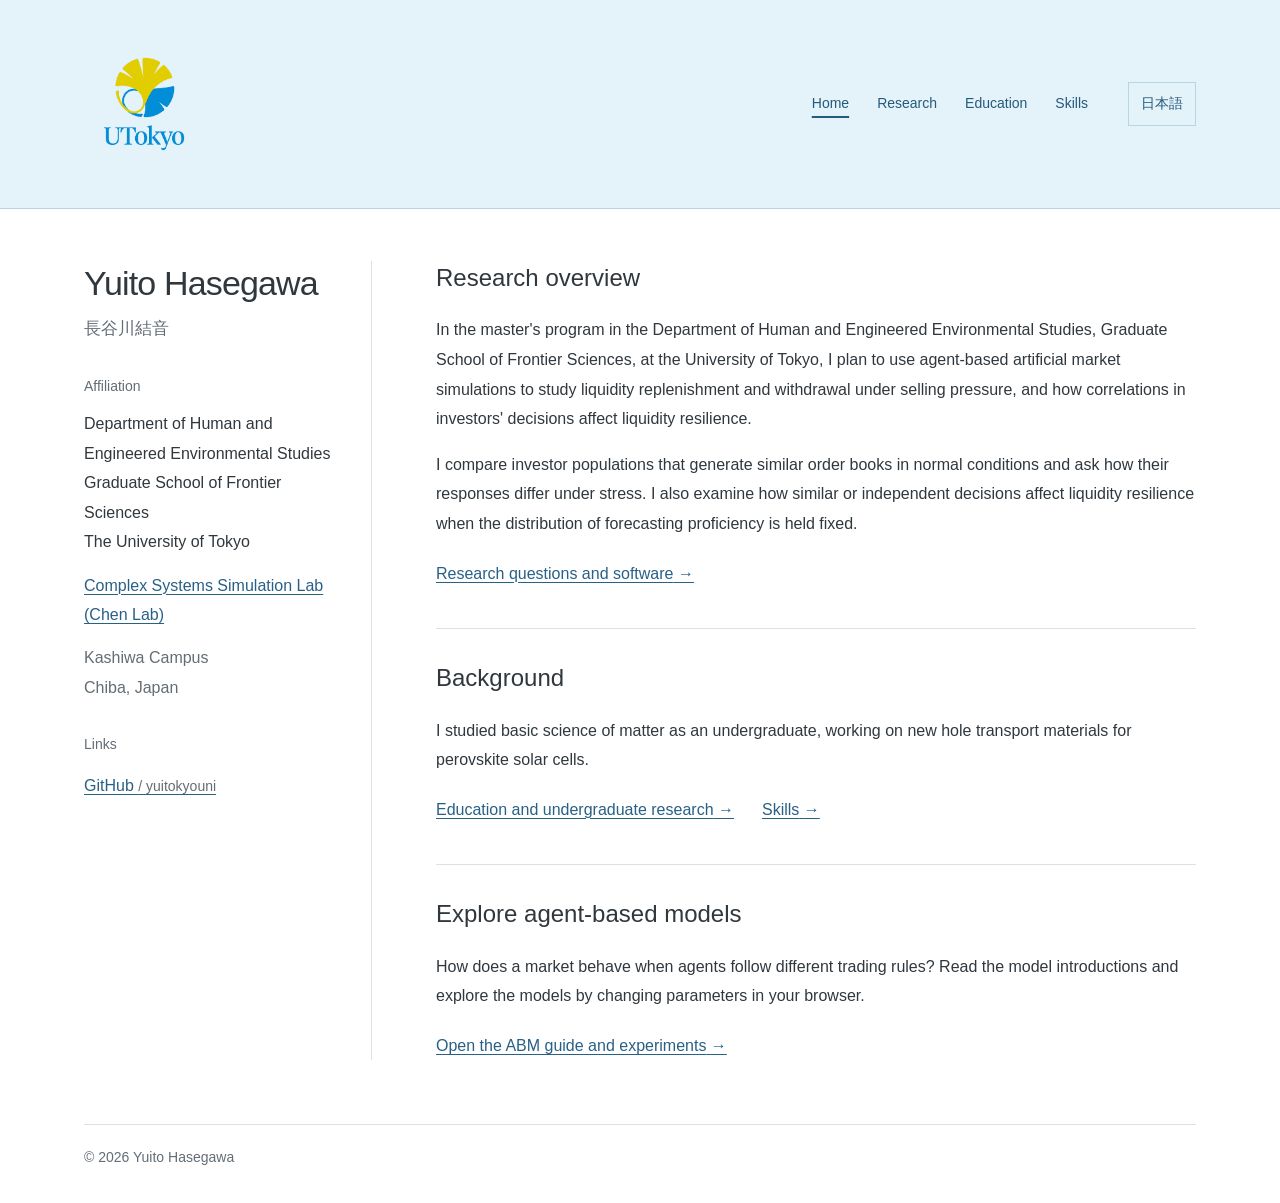
==== index.html @ b1be84e9 "Split profile into pages and restore financial ABM playground" ====
<!DOCTYPE html>
<html lang="ja">
<head>
  <meta charset="utf-8">
  <meta name="viewport" content="width=device-width, initial-scale=1">
  <meta name="color-scheme" content="light dark">
  <title data-ja="長谷川結音 | ホーム" data-en="Yuito Hasegawa | Home">長谷川結音 | ホーム</title>
  <meta name="description" content="長谷川結音の研究者プロフィール。人工市場シミュレーション、投資家の判断と流動性の耐久力について。" data-ja="長谷川結音の研究者プロフィール。人工市場シミュレーション、投資家の判断と流動性の耐久力について。" data-en="Yuito Hasegawa: agent-based artificial markets, investor decisions, and liquidity resilience.">
  <link rel="stylesheet" href="assets/style.css?v=20261004">
  <script src="assets/main.js?v=20261004-2" defer></script>
</head>
<body data-home>
  <a class="skip-link" href="#main"><span class="ja">本文へ移動</span><span class="en">Skip to content</span></a>
  <header class="site-header">
    <div class="header-inner page-shell">
      <img class="site-logo" src="assets/utokyo-logo.jpg" alt="東京大学 / The University of Tokyo" width="1500" height="1638">
      <nav aria-label="メインナビゲーション" data-label-ja="メインナビゲーション" data-label-en="Main navigation">
      <a data-page-link="index.html" href="index.html" aria-current="page"><span class="ja">ホーム</span><span class="en">Home</span></a>
      <a data-page-link="research.html" href="research.html"><span class="ja">研究</span><span class="en">Research</span></a>
      <a data-page-link="education.html" href="education.html"><span class="ja">学歴</span><span class="en">Education</span></a>
      <a data-page-link="skills.html" href="skills.html"><span class="ja">スキル</span><span class="en">Skills</span></a>
      </nav>
      <button id="lang" type="button" hidden aria-label="Switch to English"><span class="ja" lang="en">English</span><span class="en" lang="ja">日本語</span></button>
    </div>
  </header>
  <div class="page-shell"><div class="profile-layout">
    <aside class="profile" aria-labelledby="profile-name">
      <h1 id="profile-name"><span class="ja">長谷川結音</span><span class="en">Yuito Hasegawa</span></h1>
      <p class="name-secondary"><span class="ja" lang="en">Yuito Hasegawa</span><span class="en" lang="ja">長谷川結音</span></p>
      <section class="profile-section" aria-labelledby="affiliation-heading">
        <h2 id="affiliation-heading"><span class="ja">所属</span><span class="en">Affiliation</span></h2>
        <p><span class="ja">東京大学大学院<br>新領域創成科学研究科<br>人間環境学専攻</span><span class="en">Department of Human and Engineered Environmental Studies<br>Graduate School of Frontier Sciences<br>The University of Tokyo</span></p>
        <p><a href="https://www.h.k.u-tokyo.ac.jp/research/sce/index.html" class="ja">複雑系シミュレーション研究室<br>（陳研究室）</a><a href="https://www.h.k.u-tokyo.ac.jp/research/sce/index_e.html" class="en">Complex Systems Simulation Lab<br>(Chen Lab)</a></p>
        <p class="muted"><span class="ja">千葉県柏市・柏キャンパス</span><span class="en">Kashiwa Campus<br>Chiba, Japan</span></p>
      </section>
      <section class="profile-section" aria-labelledby="links-heading">
        <h2 id="links-heading"><span class="ja">リンク</span><span class="en">Links</span></h2>
        <ul class="profile-links"><li><a href="https://github.com/yuitokyouni">GitHub <span class="muted">/ yuitokyouni</span></a></li></ul>
        <!-- 公開用メールアドレスの確認後、ここに mailto: リンクを追加する。 -->
      </section>
    </aside>
    <main id="main" tabindex="-1">
      <section class="content-section" aria-labelledby="overview-heading">
        <h2 id="overview-heading"><span class="ja">研究について</span><span class="en">Research overview</span></h2>
        <p><span class="ja">東京大学大学院 新領域創成科学研究科 人間環境学専攻の修士課程では、エージェントベースモデルを用いた人工市場シミュレーションで、売り圧力に対する流動性の補充・撤退と、投資家の判断の相関が流動性の耐久力に与える影響について研究する予定です。</span><span class="en">In the master's program in the Department of Human and Engineered Environmental Studies, Graduate School of Frontier Sciences, at the University of Tokyo, I plan to use agent-based artificial market simulations to study liquidity replenishment and withdrawal under selling pressure, and how correlations in investors' decisions affect liquidity resilience.</span></p>
        <p><span class="ja">平常時には似た注文板をつくる投資家集団を比べ、負荷がかかったときに現れる応答の違いを調べます。予測の習熟度の分布が同じでも、判断の似通い方と流動性の耐久力の関係にも着目します。</span><span class="en">I compare investor populations that generate similar order books in normal conditions and ask how their responses differ under stress. I also examine how similar or independent decisions affect liquidity resilience when the distribution of forecasting proficiency is held fixed.</span></p>
        <a class="text-link" data-page-link="research.html" href="research.html"><span class="ja">研究テーマ・開発プロジェクト</span><span class="en">Research questions and software</span> <span aria-hidden="true">→</span></a>
      </section>
      <section class="content-section" aria-labelledby="background-heading">
        <h2 id="background-heading"><span class="ja">これまでの背景</span><span class="en">Background</span></h2>
        <p><span class="ja">学部では物質基礎科学を学び、ペロブスカイト太陽電池における新規正孔輸送材料の開発に取り組みました。</span><span class="en">I studied basic science of matter as an undergraduate, working on new hole transport materials for perovskite solar cells.</span></p>
        <div class="inline-links"><a class="text-link" data-page-link="education.html" href="education.html"><span class="ja">学歴と卒業研究</span><span class="en">Education and undergraduate research</span> <span aria-hidden="true">→</span></a><a class="text-link" data-page-link="skills.html" href="skills.html"><span class="ja">スキル</span><span class="en">Skills</span> <span aria-hidden="true">→</span></a></div>
      </section>
      <section class="content-section" aria-labelledby="learning-heading">
        <h2 id="learning-heading"><span class="ja">ABMを試す</span><span class="en">Explore agent-based models</span></h2>
        <p><span class="ja">取引ルールの異なるエージェントが集まると、市場全体はどう振る舞うのでしょうか。モデルの解説を読み、パラメータを変えながらブラウザで実験できます。</span><span class="en">How does a market behave when agents follow different trading rules? Read the model introductions and explore the models by changing parameters in your browser.</span></p>
        <a class="text-link" data-page-link="abm/index.html" href="abm/index.html"><span class="ja">ABM入門・実験へ</span><span class="en">Open the ABM guide and experiments</span> <span aria-hidden="true">→</span></a>
      </section>
    </main>
  </div></div>
  <div class="page-shell"><footer class="site-footer"><p>© <span class="year">2026</span> <span class="ja">長谷川結音</span><span class="en">Yuito Hasegawa</span></p></footer></div>
</body>
</html>
---- assets/style.css ----
:root {
  color-scheme: light dark;
  --paper: #fff;
  --ink: #30383e;
  --muted: #636d75;
  --link: #286086;
  --line: #dce1e5;
  --header-bg: #e4f2fa;
}
html[lang="ja"] .en,
html[lang="en"] .ja,
[hidden] { display: none !important; }
* { box-sizing: border-box; }
html { scroll-padding-top: 2rem; }
body {
  margin: 0;
  color: var(--ink);
  background: var(--paper);
  font-family: -apple-system, BlinkMacSystemFont, "Segoe UI", "Hiragino Sans", "Noto Sans JP", sans-serif;
  font-size: 1rem;
  line-height: 1.85;
  overflow-wrap: anywhere;
}
.page-shell { max-width: 75rem; margin-inline: auto; padding-inline: 2.75rem; }
a { color: var(--link); text-underline-offset: .2em; text-decoration-thickness: 1px; }
a:hover { text-decoration-thickness: 2px; }
a:focus-visible, button:focus-visible { outline: 2px solid var(--link); outline-offset: 5px; }
p { margin: 0 0 1rem; }
h1, h2, h3 { color: var(--ink); }
h1 { margin: 0; font-size: 2.125rem; line-height: 1.3; font-weight: 500; letter-spacing: -.025em; }
h2 { margin: 0 0 1.3rem; font-size: 1.5rem; line-height: 1.4; font-weight: 400; }
h3 { margin: 0 0 .4rem; font-size: 1.0625rem; line-height: 1.7; font-weight: 600; }
.muted, .entry-meta { color: var(--muted); }
.skip-link { position: absolute; top: .5rem; left: 1rem; z-index: 2; padding: .5rem 1rem; background: var(--paper); transform: translateY(-200%); }
.skip-link:focus { transform: translateY(0); }
.site-header {
  isolation: isolate;
  --link: #245a7a;
  --line: #b9d4e4;
  color: #234b63;
  background: var(--header-bg);
  border-bottom: 1px solid var(--line);
}
.header-inner {
  display: flex;
  align-items: center;
  gap: 2.5rem;
  min-height: 13rem;
  padding-block: 1.75rem;
}
/* Keep the supplied artwork intact; white blends into the pale blue header. */
.site-logo { display: block; flex: none; width: 7.5rem; height: auto; mix-blend-mode: multiply; }
.site-header nav { display: flex; flex-wrap: wrap; gap: .25rem 1.75rem; margin-left: auto; }
.site-header nav a { display: inline-block; padding: .5rem 0; font-size: .875rem; text-decoration: none; }
.site-header nav a:hover { text-decoration: underline; }
.site-header nav a[aria-current="page"] { text-decoration: underline; text-decoration-thickness: 2px; text-underline-offset: .5rem; }
#lang { flex-shrink: 0; min-height: 2.75rem; padding: .4rem .75rem; color: var(--link); background: transparent; border: 1px solid var(--line); font: inherit; font-size: .875rem; cursor: pointer; }
#lang:hover { border-color: var(--link); }
.profile-layout { display: grid; grid-template-columns: minmax(0, 18rem) minmax(0, 1fr); gap: 4rem; padding: 3.25rem 0 4rem; }
.profile { padding-right: 2rem; border-right: 1px solid var(--line); }
.name-secondary { margin: .5rem 0 1.65rem; color: var(--muted); font-size: 1.0625rem; }
.profile-section { margin-top: 2rem; }
.profile-section h2 { margin-bottom: .8rem; color: var(--muted); font-size: .875rem; font-weight: 500; }
.profile-section p { margin-bottom: .85rem; }
.profile-links { padding: 0; margin: 0; list-style: none; }
.profile-links a { display: inline-block; padding: .25rem 0; }
.profile-links .muted { font-size: .875rem; }
main { min-width: 0; }
.page-content { max-width: 64rem; padding-block: 3rem 4.5rem; }
.page-heading { margin-bottom: 2.75rem; padding-bottom: 2rem; border-bottom: 1px solid var(--line); }
.eyebrow { margin-bottom: .65rem; color: var(--muted); font-size: .875rem; }
.reading-width { max-width: 48rem; }
.text-link { display: inline-block; margin-top: .25rem; }
.inline-links { display: flex; flex-wrap: wrap; gap: .5rem 1.75rem; }
.question-list { margin-top: 2rem; display: grid; grid-template-columns: 1fr 1fr; gap: 2rem; }
.question-list article { padding-left: 1.25rem; border-left: 2px solid var(--line); }
.question-list article p:last-child { margin-bottom: 0; }
.project-entry { margin-top: 2rem; }
.project-entry + .project-entry { padding-top: 1.75rem; border-top: 1px solid var(--line); }
.project-heading { display: flex; flex-wrap: wrap; align-items: baseline; justify-content: space-between; gap: .25rem 1.5rem; margin-bottom: .5rem; }
.detail-list { padding-left: 1.25rem; margin: 0 0 1rem; }
.content-section + .content-section { margin-top: 2.5rem; padding-top: 2rem; border-top: 1px solid var(--line); }
.content-section > :last-child { margin-bottom: 0; }
.entry-meta { margin: 0 0 .5rem; font-size: .875rem; line-height: 1.75; }
.research-entry p:last-child { margin-bottom: 0; }
.education-list { list-style: none; padding: 0; margin: 0; }
.education-list li { display: grid; grid-template-columns: 8.5rem minmax(0, 1fr); gap: 1.25rem; }
.education-list li + li { margin-top: 1.75rem; }
.education-list p { margin-bottom: 0; }
.skills-list { margin: 0; }
.skills-list > div { display: grid; grid-template-columns: 8.5rem minmax(0, 1fr); gap: 1.25rem; margin-top: .75rem; }
.skills-list dt { color: var(--muted); }
.skills-list dd { margin: 0; }
.site-footer { padding: 1.25rem 0 2rem; border-top: 1px solid var(--line); color: var(--muted); font-size: .875rem; }
.site-footer p { margin: 0; }
@media (max-width: 62rem) {
  .page-shell { padding-inline: 2rem; }
  .profile-layout { grid-template-columns: minmax(0, 15rem) minmax(0, 1fr); gap: 2.5rem; }
  .profile { padding-right: 1.5rem; }
  .education-list li, .skills-list > div { grid-template-columns: 1fr; gap: .25rem; }
  .desktop-break { display: none; }
}
@media (max-width: 46rem) {
  .page-shell { padding-inline: 1.25rem; }
  .header-inner { flex-wrap: wrap; gap: 1rem; min-height: 0; padding-block: 1.25rem; }
  .site-logo { width: 6rem; }
  .site-header nav { order: 3; flex-basis: 100%; margin-left: 0; gap: .25rem 1.75rem; }
  #lang { margin-left: auto; }
  .profile-layout { grid-template-columns: 1fr; gap: 2.25rem; padding: 2rem 0 3rem; }
  .profile { padding: 0 0 2rem; border-right: 0; border-bottom: 1px solid var(--line); }
  .profile-section { margin-top: 1.5rem; }
  .page-content { padding-block: 2rem 3rem; }
  .page-heading { margin-bottom: 2rem; padding-bottom: 1.5rem; }
  .question-list { grid-template-columns: 1fr; gap: 1.5rem; }
  .content-section + .content-section { margin-top: 2rem; padding-top: 1.75rem; }
}
@media (prefers-color-scheme: dark) {
  :root { --paper: #161b20; --ink: #e2e7eb; --muted: #a5afb8; --link: #92c4e5; --line: #35414b; }
}
@media print {
  :root { color-scheme: light; --paper: #fff; --ink: #222; --muted: #555; --link: #222; --line: #ccc; }
  @page { margin: 15mm; }
  body { max-width: none; padding: 0; font-size: 10pt; line-height: 1.55; }
  .page-shell { max-width: none; padding-inline: 0; }
  .site-header, .skip-link { display: none; }
  .profile-layout { display: block; padding: 0; }
  .page-content { padding-block: 0; }
  .page-heading { margin-bottom: 1rem; padding-bottom: 1rem; }
  .profile { padding: 0 0 1rem; margin-bottom: 1rem; border-right: 0; border-bottom: 1px solid var(--line); }
  h1 { font-size: 21pt; }
  h2 { font-size: 14pt; margin-bottom: .65rem; }
  h3 { font-size: 11pt; }
  .name-secondary, .profile-section p { margin-bottom: .5rem; }
  .profile-section { margin-top: .75rem; }
  .content-section + .content-section { margin-top: 1rem; padding-top: 1rem; }
  .education-list li, .skills-list > div { grid-template-columns: 8.5rem minmax(0, 1fr); }
  .education-list li + li { margin-top: .8rem; }
  .research-entry, .education-list li, .skills-list > div { break-inside: avoid; }
  h2, h3 { break-after: avoid; }
  a { text-decoration: none; }
  .site-footer { margin-top: 1rem; padding: .75rem 0 0; }
}
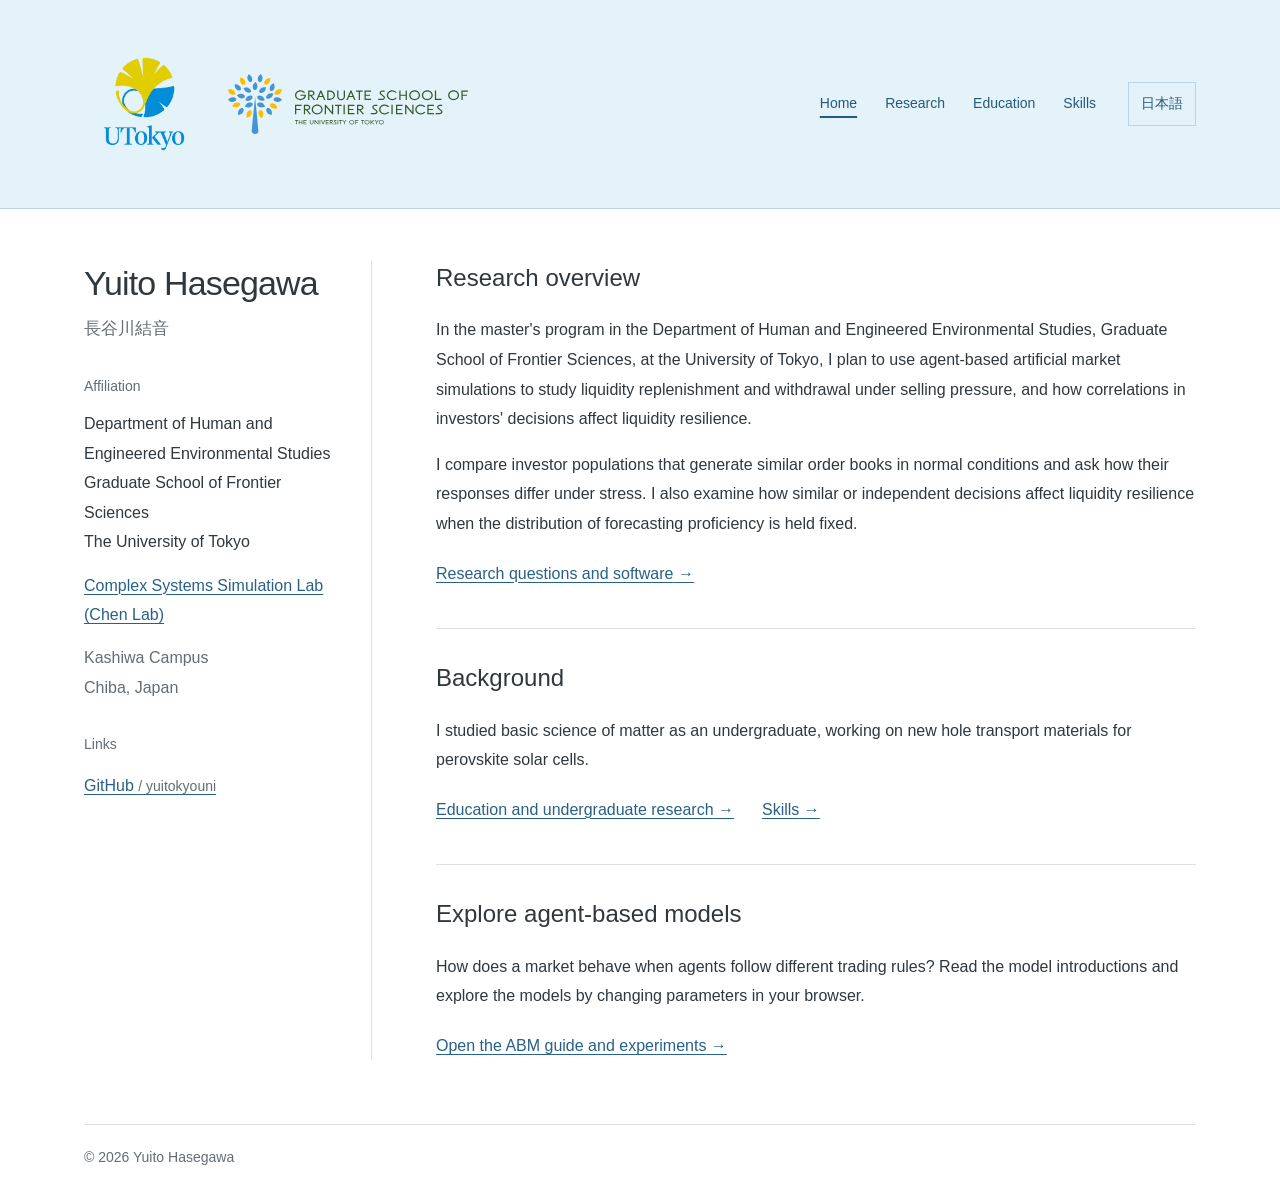
==== commit f213c05e: "Link institutional logos and correct affiliation details" ====
--- a/index.html
+++ b/index.html
@@ -6,14 +6,17 @@
   <meta name="color-scheme" content="light dark">
   <title data-ja="長谷川結音 | ホーム" data-en="Yuito Hasegawa | Home">長谷川結音 | ホーム</title>
   <meta name="description" content="長谷川結音の研究者プロフィール。人工市場シミュレーション、投資家の判断と流動性の耐久力について。" data-ja="長谷川結音の研究者プロフィール。人工市場シミュレーション、投資家の判断と流動性の耐久力について。" data-en="Yuito Hasegawa: agent-based artificial markets, investor decisions, and liquidity resilience.">
-  <link rel="stylesheet" href="assets/style.css?v=20261004">
+  <link rel="stylesheet" href="assets/style.css?v=20261004-logos">
   <script src="assets/main.js?v=20261004-2" defer></script>
 </head>
 <body data-home>
   <a class="skip-link" href="#main"><span class="ja">本文へ移動</span><span class="en">Skip to content</span></a>
   <header class="site-header">
     <div class="header-inner page-shell">
-      <img class="site-logo" src="assets/utokyo-logo.jpg" alt="東京大学 / The University of Tokyo" width="1500" height="1638">
+      <div class="site-branding">
+        <a class="logo-link" href="https://www.u-tokyo.ac.jp/" aria-label="東京大学トップページ" data-label-ja="東京大学トップページ" data-label-en="The University of Tokyo home page"><img class="site-logo" src="assets/utokyo-logo.jpg" alt="UTokyo" width="1500" height="1638"></a>
+        <a class="logo-link gsfs-logo-link" href="https://www.k.u-tokyo.ac.jp/" aria-label="新領域創成科学研究科トップページ" data-label-ja="新領域創成科学研究科トップページ" data-label-en="Graduate School of Frontier Sciences home page"><img class="gsfs-logo" src="assets/gsfs-logo.svg" alt="Graduate School of Frontier Sciences, The University of Tokyo" width="458" height="116"></a>
+      </div>
       <nav aria-label="メインナビゲーション" data-label-ja="メインナビゲーション" data-label-en="Main navigation">
       <a data-page-link="index.html" href="index.html" aria-current="page"><span class="ja">ホーム</span><span class="en">Home</span></a>
       <a data-page-link="research.html" href="research.html"><span class="ja">研究</span><span class="en">Research</span></a>
@@ -30,7 +33,7 @@
       <section class="profile-section" aria-labelledby="affiliation-heading">
         <h2 id="affiliation-heading"><span class="ja">所属</span><span class="en">Affiliation</span></h2>
         <p><span class="ja">東京大学大学院<br>新領域創成科学研究科<br>人間環境学専攻</span><span class="en">Department of Human and Engineered Environmental Studies<br>Graduate School of Frontier Sciences<br>The University of Tokyo</span></p>
-        <p><a href="https://www.h.k.u-tokyo.ac.jp/research/sce/index.html" class="ja">複雑系シミュレーション研究室<br>（陳研究室）</a><a href="https://www.h.k.u-tokyo.ac.jp/research/sce/index_e.html" class="en">Complex Systems Simulation Lab<br>(Chen Lab)</a></p>
+        <p><a href="http://www.scslab.k.u-tokyo.ac.jp/" class="ja">複雑系シミュレーション研究室<br>（陳研究室）</a><a href="http://www.scslab.k.u-tokyo.ac.jp/" class="en">Complex Systems Simulation Lab<br>(Chen Lab)</a></p>
         <p class="muted"><span class="ja">千葉県柏市・柏キャンパス</span><span class="en">Kashiwa Campus<br>Chiba, Japan</span></p>
       </section>
       <section class="profile-section" aria-labelledby="links-heading">
--- a/assets/style.css
+++ b/assets/style.css
@@ -44,12 +44,16 @@
 .header-inner {
   display: flex;
   align-items: center;
-  gap: 2.5rem;
+  gap: 2rem;
   min-height: 13rem;
   padding-block: 1.75rem;
 }
 /* Keep the supplied artwork intact; white blends into the pale blue header. */
+.site-branding { display: flex; align-items: center; gap: 1.5rem; min-width: 0; }
+.logo-link { display: block; flex: none; }
+.gsfs-logo-link { flex-shrink: 1; min-width: 0; }
 .site-logo { display: block; flex: none; width: 7.5rem; height: auto; mix-blend-mode: multiply; }
+.gsfs-logo { display: block; width: 15rem; max-width: 100%; height: auto; }
 .site-header nav { display: flex; flex-wrap: wrap; gap: .25rem 1.75rem; margin-left: auto; }
 .site-header nav a { display: inline-block; padding: .5rem 0; font-size: .875rem; text-decoration: none; }
 .site-header nav a:hover { text-decoration: underline; }
@@ -95,6 +99,9 @@
 .site-footer p { margin: 0; }
 @media (max-width: 62rem) {
   .page-shell { padding-inline: 2rem; }
+  .header-inner { flex-wrap: wrap; }
+  .site-branding { margin-right: auto; }
+  .site-header nav { order: 3; flex-basis: 100%; margin-left: 0; }
   .profile-layout { grid-template-columns: minmax(0, 15rem) minmax(0, 1fr); gap: 2.5rem; }
   .profile { padding-right: 1.5rem; }
   .education-list li, .skills-list > div { grid-template-columns: 1fr; gap: .25rem; }
@@ -104,8 +111,10 @@
   .page-shell { padding-inline: 1.25rem; }
   .header-inner { flex-wrap: wrap; gap: 1rem; min-height: 0; padding-block: 1.25rem; }
   .site-logo { width: 6rem; }
-  .site-header nav { order: 3; flex-basis: 100%; margin-left: 0; gap: .25rem 1.75rem; }
-  #lang { margin-left: auto; }
+  .site-branding { flex-basis: 100%; }
+  .gsfs-logo { width: 13rem; }
+  .site-header nav { order: 2; flex: 1; gap: .25rem 1rem; }
+  #lang { order: 3; margin-left: auto; }
   .profile-layout { grid-template-columns: 1fr; gap: 2.25rem; padding: 2rem 0 3rem; }
   .profile { padding: 0 0 2rem; border-right: 0; border-bottom: 1px solid var(--line); }
   .profile-section { margin-top: 1.5rem; }
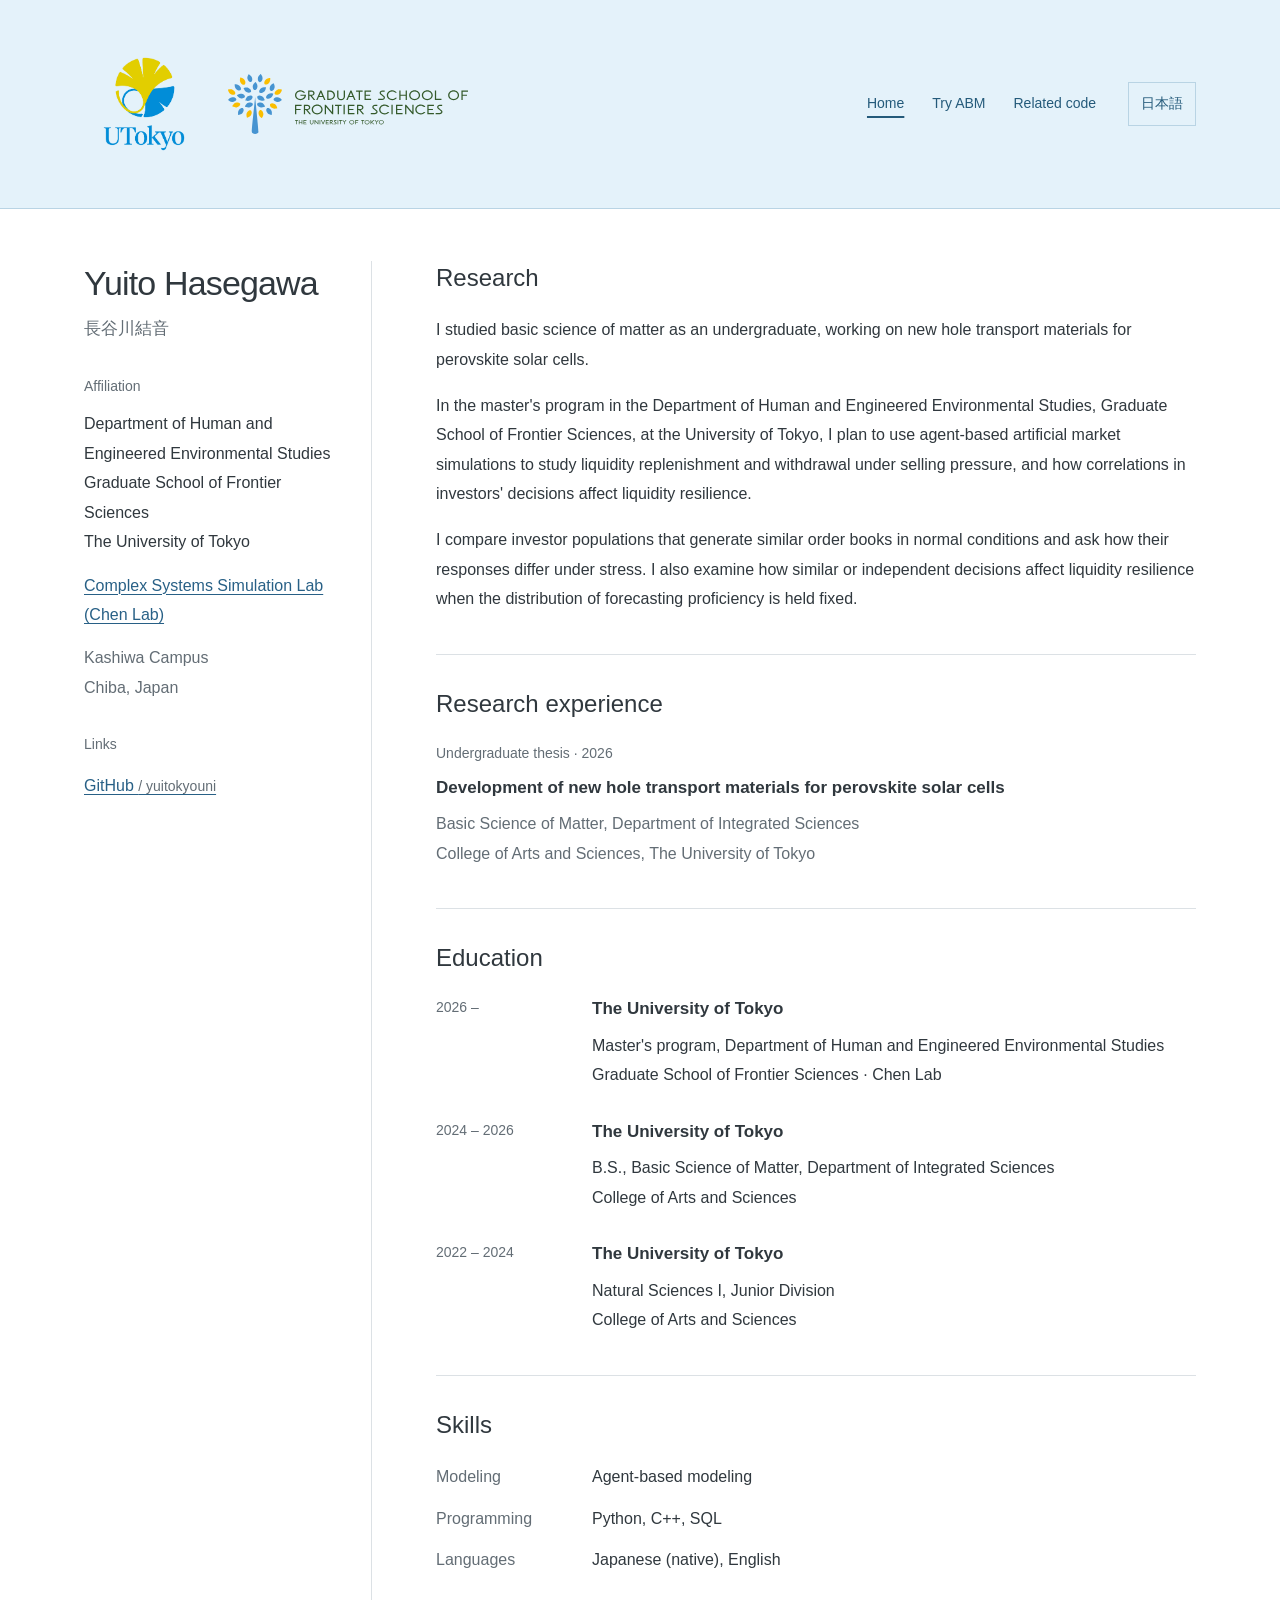
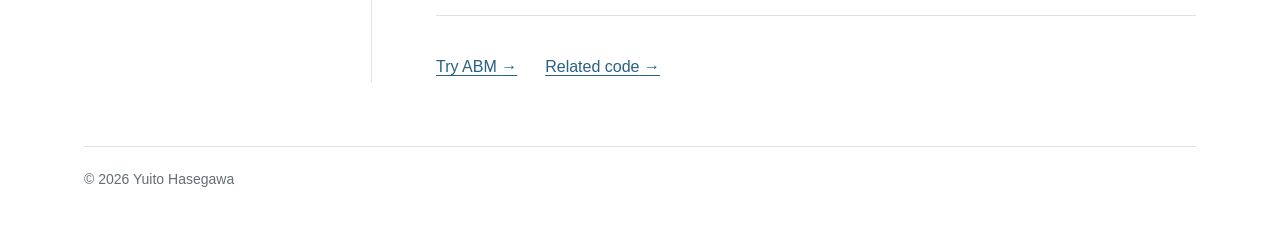
==== commit bf47eb47: "Restore integrated profile with links to ABM and related code" ====
--- a/index.html
+++ b/index.html
@@ -7,9 +7,9 @@
   <title data-ja="長谷川結音 | ホーム" data-en="Yuito Hasegawa | Home">長谷川結音 | ホーム</title>
   <meta name="description" content="長谷川結音の研究者プロフィール。人工市場シミュレーション、投資家の判断と流動性の耐久力について。" data-ja="長谷川結音の研究者プロフィール。人工市場シミュレーション、投資家の判断と流動性の耐久力について。" data-en="Yuito Hasegawa: agent-based artificial markets, investor decisions, and liquidity resilience.">
   <link rel="stylesheet" href="assets/style.css?v=20261004-logos">
-  <script src="assets/main.js?v=20261004-2" defer></script>
+  <script src="assets/main.js?v=20261004-profile" defer></script>
 </head>
-<body data-home>
+<body>
   <a class="skip-link" href="#main"><span class="ja">本文へ移動</span><span class="en">Skip to content</span></a>
   <header class="site-header">
     <div class="header-inner page-shell">
@@ -19,9 +19,8 @@
       </div>
       <nav aria-label="メインナビゲーション" data-label-ja="メインナビゲーション" data-label-en="Main navigation">
       <a data-page-link="index.html" href="index.html" aria-current="page"><span class="ja">ホーム</span><span class="en">Home</span></a>
-      <a data-page-link="research.html" href="research.html"><span class="ja">研究</span><span class="en">Research</span></a>
-      <a data-page-link="education.html" href="education.html"><span class="ja">学歴</span><span class="en">Education</span></a>
-      <a data-page-link="skills.html" href="skills.html"><span class="ja">スキル</span><span class="en">Skills</span></a>
+      <a data-page-link="abm/index.html" href="abm/index.html"><span class="ja">ABMを試す</span><span class="en">Try ABM</span></a>
+      <a data-page-link="research.html" href="research.html"><span class="ja">関連するコード</span><span class="en">Related code</span></a>
       </nav>
       <button id="lang" type="button" hidden aria-label="Switch to English"><span class="ja" lang="en">English</span><span class="en" lang="ja">日本語</span></button>
     </div>
@@ -43,21 +42,50 @@
       </section>
     </aside>
     <main id="main" tabindex="-1">
-      <section class="content-section" aria-labelledby="overview-heading">
-        <h2 id="overview-heading"><span class="ja">研究について</span><span class="en">Research overview</span></h2>
+      <section id="research" class="content-section" aria-labelledby="overview-heading">
+        <h2 id="overview-heading"><span class="ja">研究</span><span class="en">Research</span></h2>
+        <p><span class="ja">学部では物質基礎科学を学び、ペロブスカイト太陽電池における新規正孔輸送材料の開発に取り組みました。</span><span class="en">I studied basic science of matter as an undergraduate, working on new hole transport materials for perovskite solar cells.</span></p>
         <p><span class="ja">東京大学大学院 新領域創成科学研究科 人間環境学専攻の修士課程では、エージェントベースモデルを用いた人工市場シミュレーションで、売り圧力に対する流動性の補充・撤退と、投資家の判断の相関が流動性の耐久力に与える影響について研究する予定です。</span><span class="en">In the master's program in the Department of Human and Engineered Environmental Studies, Graduate School of Frontier Sciences, at the University of Tokyo, I plan to use agent-based artificial market simulations to study liquidity replenishment and withdrawal under selling pressure, and how correlations in investors' decisions affect liquidity resilience.</span></p>
         <p><span class="ja">平常時には似た注文板をつくる投資家集団を比べ、負荷がかかったときに現れる応答の違いを調べます。予測の習熟度の分布が同じでも、判断の似通い方と流動性の耐久力の関係にも着目します。</span><span class="en">I compare investor populations that generate similar order books in normal conditions and ask how their responses differ under stress. I also examine how similar or independent decisions affect liquidity resilience when the distribution of forecasting proficiency is held fixed.</span></p>
-        <a class="text-link" data-page-link="research.html" href="research.html"><span class="ja">研究テーマ・開発プロジェクト</span><span class="en">Research questions and software</span> <span aria-hidden="true">→</span></a>
       </section>
-      <section class="content-section" aria-labelledby="background-heading">
-        <h2 id="background-heading"><span class="ja">これまでの背景</span><span class="en">Background</span></h2>
-        <p><span class="ja">学部では物質基礎科学を学び、ペロブスカイト太陽電池における新規正孔輸送材料の開発に取り組みました。</span><span class="en">I studied basic science of matter as an undergraduate, working on new hole transport materials for perovskite solar cells.</span></p>
-        <div class="inline-links"><a class="text-link" data-page-link="education.html" href="education.html"><span class="ja">学歴と卒業研究</span><span class="en">Education and undergraduate research</span> <span aria-hidden="true">→</span></a><a class="text-link" data-page-link="skills.html" href="skills.html"><span class="ja">スキル</span><span class="en">Skills</span> <span aria-hidden="true">→</span></a></div>
+      <section id="research-experience" class="content-section" aria-labelledby="experience-heading">
+        <h2 id="experience-heading"><span class="ja">研究経験</span><span class="en">Research experience</span></h2>
+        <article class="research-entry">
+          <p class="entry-meta"><span class="ja">卒業論文 · 2026年</span><span class="en">Undergraduate thesis · 2026</span></p>
+          <h3><span class="ja">ペロブスカイト太陽電池における<br class="desktop-break">新規正孔輸送材料の開発</span><span class="en">Development of new hole transport materials for perovskite solar cells</span></h3>
+          <p class="muted"><span class="ja">東京大学 教養学部 統合自然科学科 物質基礎科学コース</span><span class="en">Basic Science of Matter, Department of Integrated Sciences<br>College of Arts and Sciences, The University of Tokyo</span></p>
+        </article>
       </section>
-      <section class="content-section" aria-labelledby="learning-heading">
-        <h2 id="learning-heading"><span class="ja">ABMを試す</span><span class="en">Explore agent-based models</span></h2>
-        <p><span class="ja">取引ルールの異なるエージェントが集まると、市場全体はどう振る舞うのでしょうか。モデルの解説を読み、パラメータを変えながらブラウザで実験できます。</span><span class="en">How does a market behave when agents follow different trading rules? Read the model introductions and explore the models by changing parameters in your browser.</span></p>
-        <a class="text-link" data-page-link="abm/index.html" href="abm/index.html"><span class="ja">ABM入門・実験へ</span><span class="en">Open the ABM guide and experiments</span> <span aria-hidden="true">→</span></a>
+      <section id="education" class="content-section" aria-labelledby="education-heading">
+        <h2 id="education-heading"><span class="ja">学歴</span><span class="en">Education</span></h2>
+        <ol class="education-list">
+          <li>
+            <p class="entry-meta"><span class="ja">2026年 –</span><span class="en">2026 –</span></p>
+            <div><h3><span class="ja">東京大学大学院</span><span class="en">The University of Tokyo</span></h3><p><span class="ja">新領域創成科学研究科 人間環境学専攻<br>修士課程 · 陳研究室</span><span class="en">Master's program, Department of Human and Engineered Environmental Studies<br>Graduate School of Frontier Sciences · Chen Lab</span></p></div>
+          </li>
+          <li>
+            <p class="entry-meta"><span class="ja">2024年 – 2026年</span><span class="en">2024 – 2026</span></p>
+            <div><h3><span class="ja">東京大学</span><span class="en">The University of Tokyo</span></h3><p><span class="ja">教養学部 統合自然科学科 物質基礎科学コース<br>学士</span><span class="en">B.S., Basic Science of Matter, Department of Integrated Sciences<br>College of Arts and Sciences</span></p></div>
+          </li>
+          <li>
+            <p class="entry-meta"><span class="ja">2022年 – 2024年</span><span class="en">2022 – 2024</span></p>
+            <div><h3><span class="ja">東京大学</span><span class="en">The University of Tokyo</span></h3><p><span class="ja">教養学部 理科一類</span><span class="en">Natural Sciences I, Junior Division<br>College of Arts and Sciences</span></p></div>
+          </li>
+        </ol>
+      </section>
+      <section id="skills" class="content-section" aria-labelledby="skills-heading">
+        <h2 id="skills-heading"><span class="ja">スキル</span><span class="en">Skills</span></h2>
+        <dl class="skills-list">
+          <div><dt><span class="ja">モデリング</span><span class="en">Modeling</span></dt><dd><span class="ja">エージェントベースモデル</span><span class="en">Agent-based modeling</span></dd></div>
+          <div><dt><span class="ja">プログラミング</span><span class="en">Programming</span></dt><dd>Python, C++, SQL</dd></div>
+          <div><dt><span class="ja">語学</span><span class="en">Languages</span></dt><dd><span class="ja">日本語（母語）、英語</span><span class="en">Japanese (native), English</span></dd></div>
+        </dl>
+      </section>
+      <section class="content-section" aria-label="研究の関連リンク" data-label-ja="研究の関連リンク" data-label-en="Research resources">
+        <div class="inline-links">
+          <a class="text-link" data-page-link="abm/index.html" href="abm/index.html"><span class="ja">ABMを試す</span><span class="en">Try ABM</span> <span aria-hidden="true">→</span></a>
+          <a class="text-link" data-page-link="research.html" href="research.html"><span class="ja">関連するコード</span><span class="en">Related code</span> <span aria-hidden="true">→</span></a>
+        </div>
       </section>
     </main>
   </div></div>
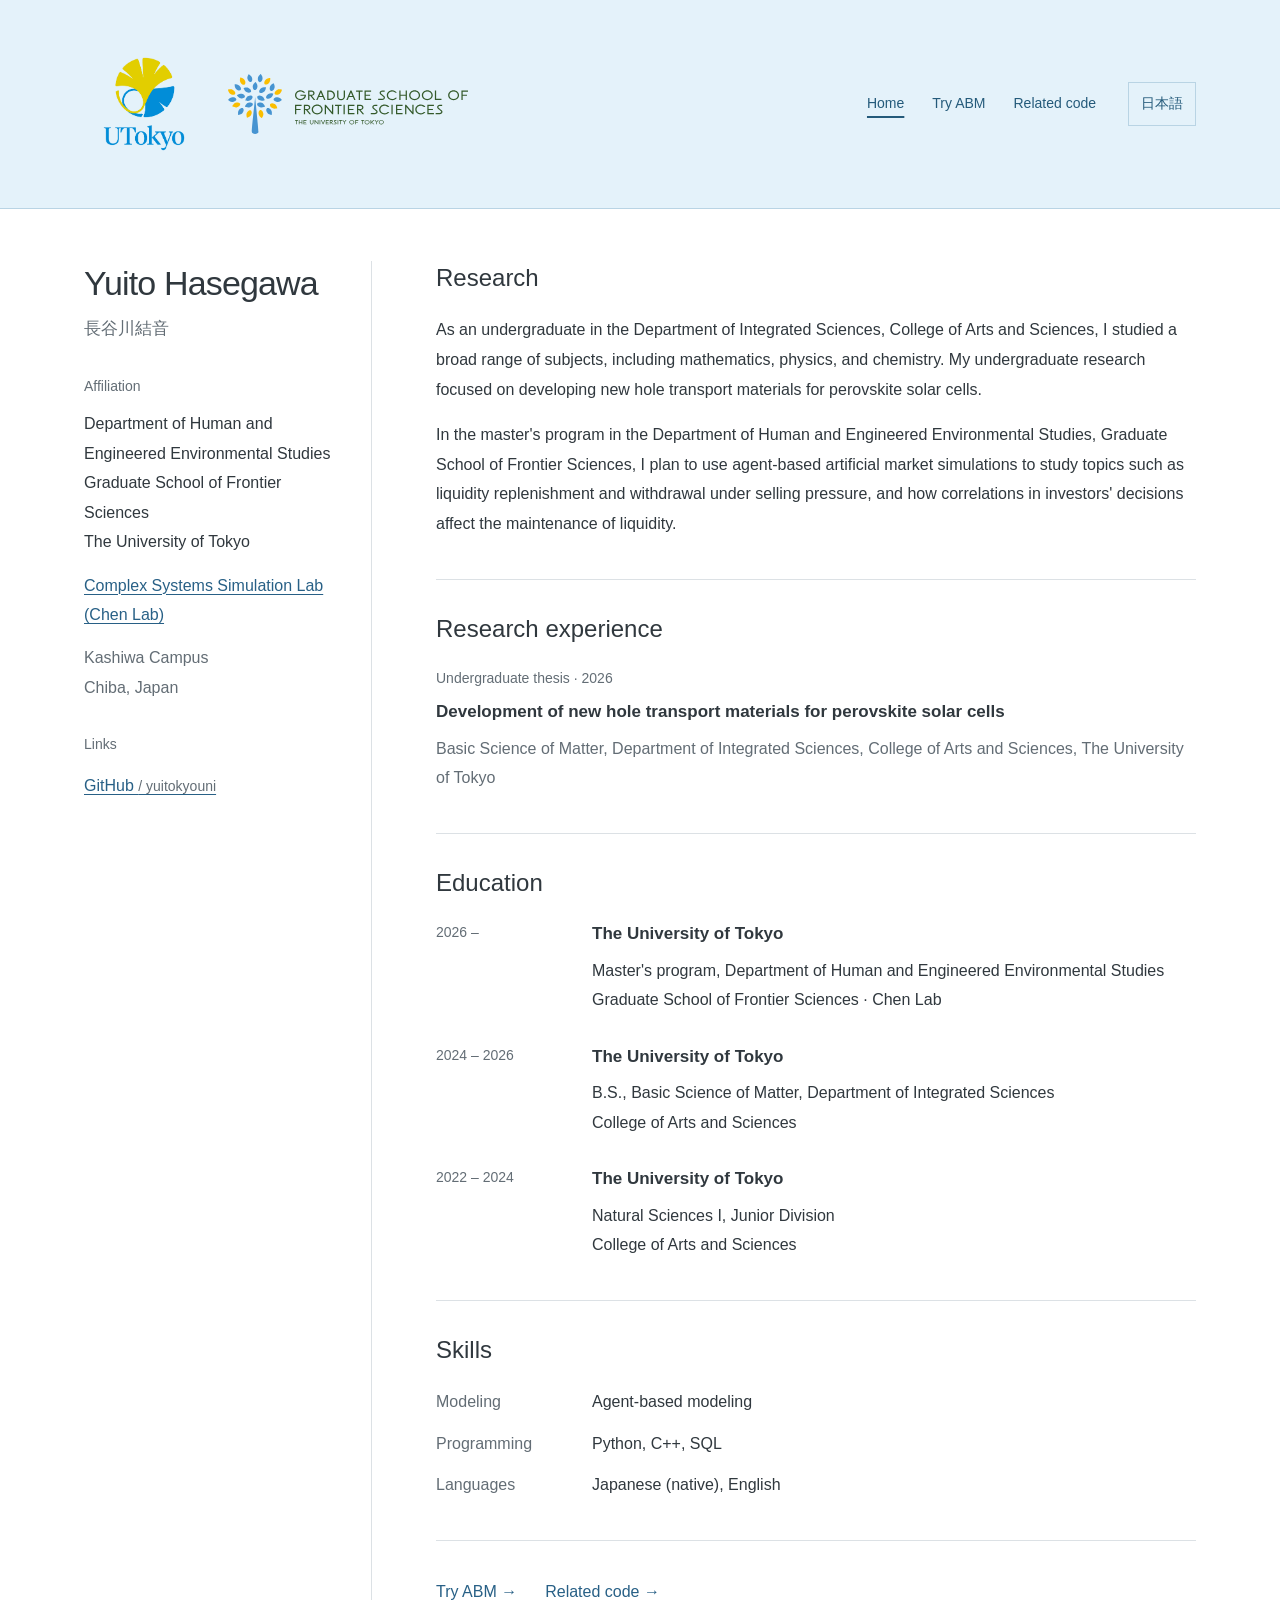
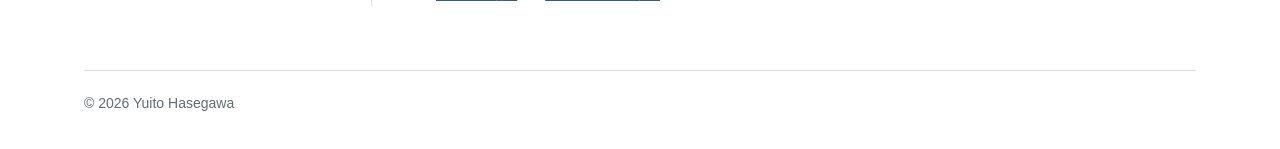
==== commit 3fbf8664: "Update research introduction and remove manual thesis line breaks" ====
--- a/index.html
+++ b/index.html
@@ -44,16 +44,15 @@
     <main id="main" tabindex="-1">
       <section id="research" class="content-section" aria-labelledby="overview-heading">
         <h2 id="overview-heading"><span class="ja">研究</span><span class="en">Research</span></h2>
-        <p><span class="ja">学部では物質基礎科学を学び、ペロブスカイト太陽電池における新規正孔輸送材料の開発に取り組みました。</span><span class="en">I studied basic science of matter as an undergraduate, working on new hole transport materials for perovskite solar cells.</span></p>
-        <p><span class="ja">東京大学大学院 新領域創成科学研究科 人間環境学専攻の修士課程では、エージェントベースモデルを用いた人工市場シミュレーションで、売り圧力に対する流動性の補充・撤退と、投資家の判断の相関が流動性の耐久力に与える影響について研究する予定です。</span><span class="en">In the master's program in the Department of Human and Engineered Environmental Studies, Graduate School of Frontier Sciences, at the University of Tokyo, I plan to use agent-based artificial market simulations to study liquidity replenishment and withdrawal under selling pressure, and how correlations in investors' decisions affect liquidity resilience.</span></p>
-        <p><span class="ja">平常時には似た注文板をつくる投資家集団を比べ、負荷がかかったときに現れる応答の違いを調べます。予測の習熟度の分布が同じでも、判断の似通い方と流動性の耐久力の関係にも着目します。</span><span class="en">I compare investor populations that generate similar order books in normal conditions and ask how their responses differ under stress. I also examine how similar or independent decisions affect liquidity resilience when the distribution of forecasting proficiency is held fixed.</span></p>
+        <p><span class="ja">学部では教養学部統合自然科学科で数学物理化学などを幅広く学び、卒業研究ではペロブスカイト太陽電池における新規正孔輸送材料の開発に取り組みました。</span><span class="en">As an undergraduate in the Department of Integrated Sciences, College of Arts and Sciences, I studied a broad range of subjects, including mathematics, physics, and chemistry. My undergraduate research focused on developing new hole transport materials for perovskite solar cells.</span></p>
+        <p><span class="ja">修士課程では新領域創成科学研究科 人間環境学専攻に所属し、エージェントベースモデルを用いた人工市場シミュレーションで、売り圧力に対する流動性の補充・撤退と、投資家の判断の相関が流動性の維持に与える影響といったテーマについて研究する予定です。</span><span class="en">In the master's program in the Department of Human and Engineered Environmental Studies, Graduate School of Frontier Sciences, I plan to use agent-based artificial market simulations to study topics such as liquidity replenishment and withdrawal under selling pressure, and how correlations in investors' decisions affect the maintenance of liquidity.</span></p>
       </section>
       <section id="research-experience" class="content-section" aria-labelledby="experience-heading">
         <h2 id="experience-heading"><span class="ja">研究経験</span><span class="en">Research experience</span></h2>
         <article class="research-entry">
           <p class="entry-meta"><span class="ja">卒業論文 · 2026年</span><span class="en">Undergraduate thesis · 2026</span></p>
-          <h3><span class="ja">ペロブスカイト太陽電池における<br class="desktop-break">新規正孔輸送材料の開発</span><span class="en">Development of new hole transport materials for perovskite solar cells</span></h3>
-          <p class="muted"><span class="ja">東京大学 教養学部 統合自然科学科 物質基礎科学コース</span><span class="en">Basic Science of Matter, Department of Integrated Sciences<br>College of Arts and Sciences, The University of Tokyo</span></p>
+          <h3><span class="ja">ペロブスカイト太陽電池における新規正孔輸送材料の開発</span><span class="en">Development of new hole transport materials for perovskite solar cells</span></h3>
+          <p class="muted"><span class="ja">東京大学 教養学部 統合自然科学科 物質基礎科学コース</span><span class="en">Basic Science of Matter, Department of Integrated Sciences, College of Arts and Sciences, The University of Tokyo</span></p>
         </article>
       </section>
       <section id="education" class="content-section" aria-labelledby="education-heading">
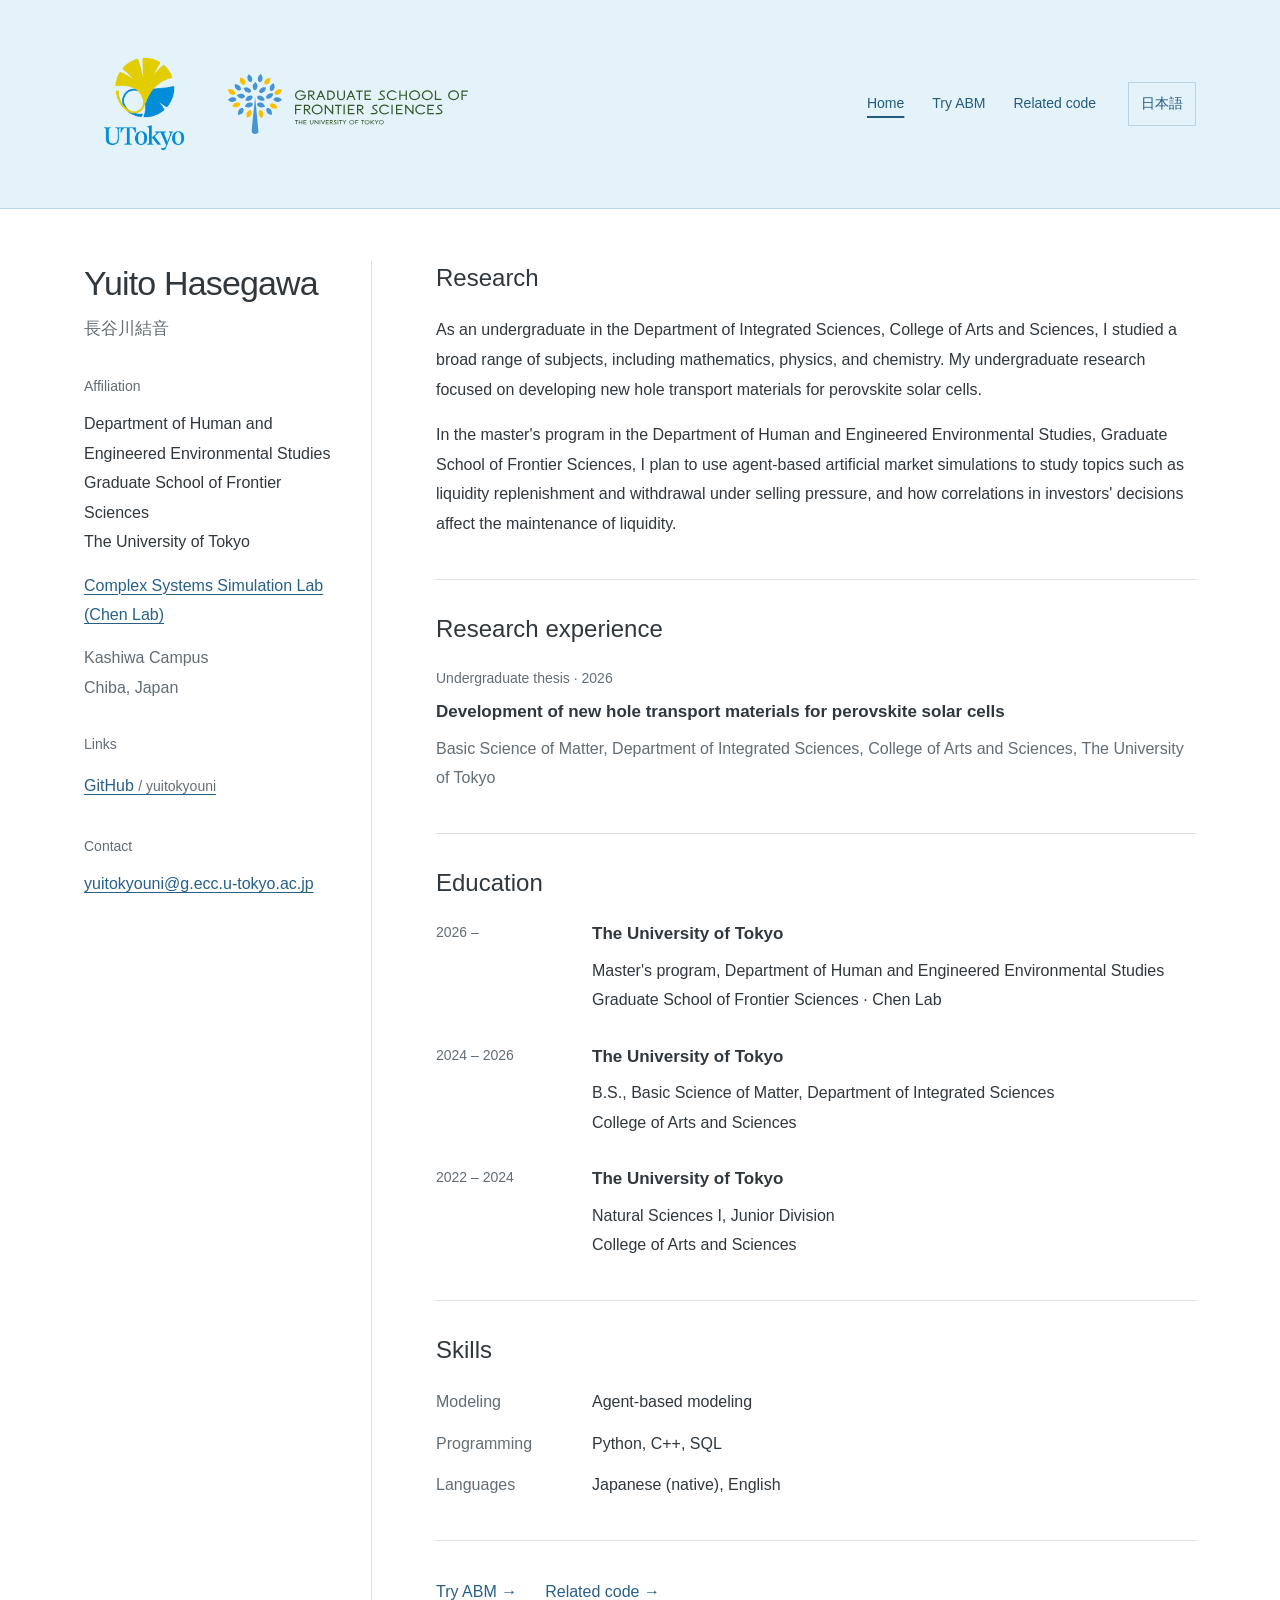
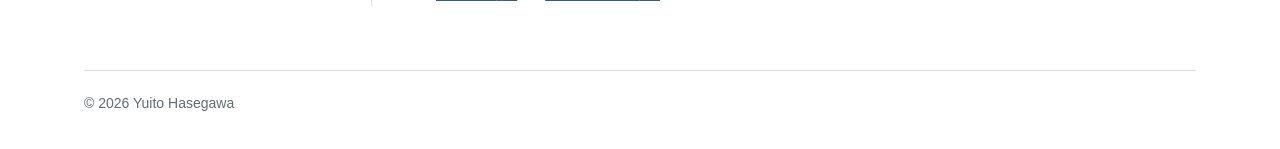
==== commit 36537dc3: "Add university email contact to profile" ====
--- a/index.html
+++ b/index.html
@@ -38,7 +38,10 @@
       <section class="profile-section" aria-labelledby="links-heading">
         <h2 id="links-heading"><span class="ja">リンク</span><span class="en">Links</span></h2>
         <ul class="profile-links"><li><a href="https://github.com/yuitokyouni">GitHub <span class="muted">/ yuitokyouni</span></a></li></ul>
-        <!-- 公開用メールアドレスの確認後、ここに mailto: リンクを追加する。 -->
+      </section>
+      <section class="profile-section" aria-labelledby="contact-heading">
+        <h2 id="contact-heading"><span class="ja">連絡先</span><span class="en">Contact</span></h2>
+        <p><a href="mailto:yuitokyouni@g.ecc.u-tokyo.ac.jp">yuitokyouni@g.ecc.u-tokyo.ac.jp</a></p>
       </section>
     </aside>
     <main id="main" tabindex="-1">
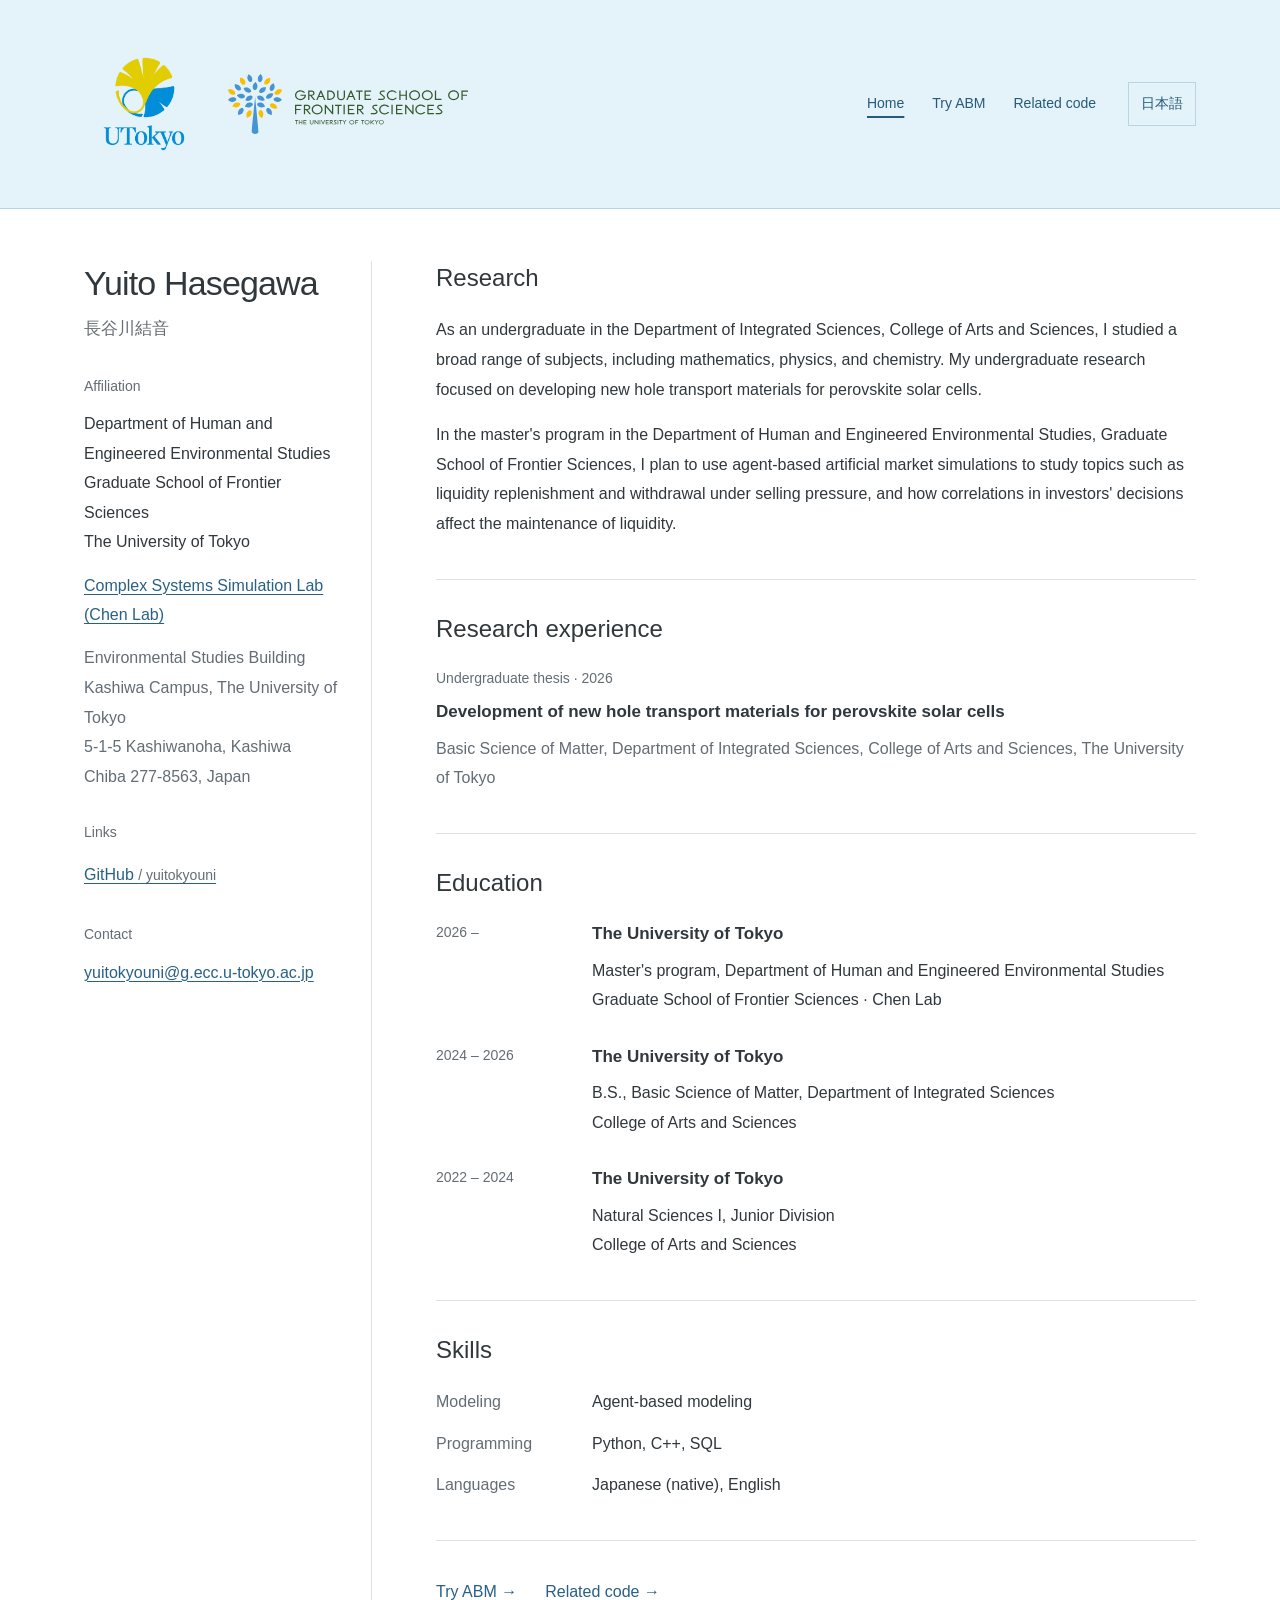
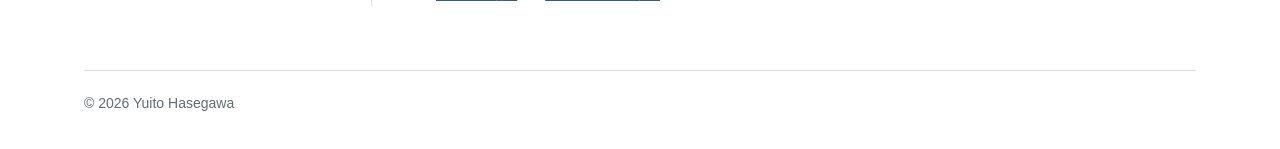
==== commit 08cdc5f0: "Specify campus address and revise financial ABM introduction" ====
--- a/index.html
+++ b/index.html
@@ -33,7 +33,7 @@
         <h2 id="affiliation-heading"><span class="ja">所属</span><span class="en">Affiliation</span></h2>
         <p><span class="ja">東京大学大学院<br>新領域創成科学研究科<br>人間環境学専攻</span><span class="en">Department of Human and Engineered Environmental Studies<br>Graduate School of Frontier Sciences<br>The University of Tokyo</span></p>
         <p><a href="http://www.scslab.k.u-tokyo.ac.jp/" class="ja">複雑系シミュレーション研究室<br>（陳研究室）</a><a href="http://www.scslab.k.u-tokyo.ac.jp/" class="en">Complex Systems Simulation Lab<br>(Chen Lab)</a></p>
-        <p class="muted"><span class="ja">千葉県柏市・柏キャンパス</span><span class="en">Kashiwa Campus<br>Chiba, Japan</span></p>
+        <p class="muted"><span class="ja">〒277-8563<br>千葉県柏市柏の葉5-1-5<br>東京大学柏キャンパス<br>新領域環境棟</span><span class="en">Environmental Studies Building<br>Kashiwa Campus, The University of Tokyo<br>5-1-5 Kashiwanoha, Kashiwa<br>Chiba 277-8563, Japan</span></p>
       </section>
       <section class="profile-section" aria-labelledby="links-heading">
         <h2 id="links-heading"><span class="ja">リンク</span><span class="en">Links</span></h2>
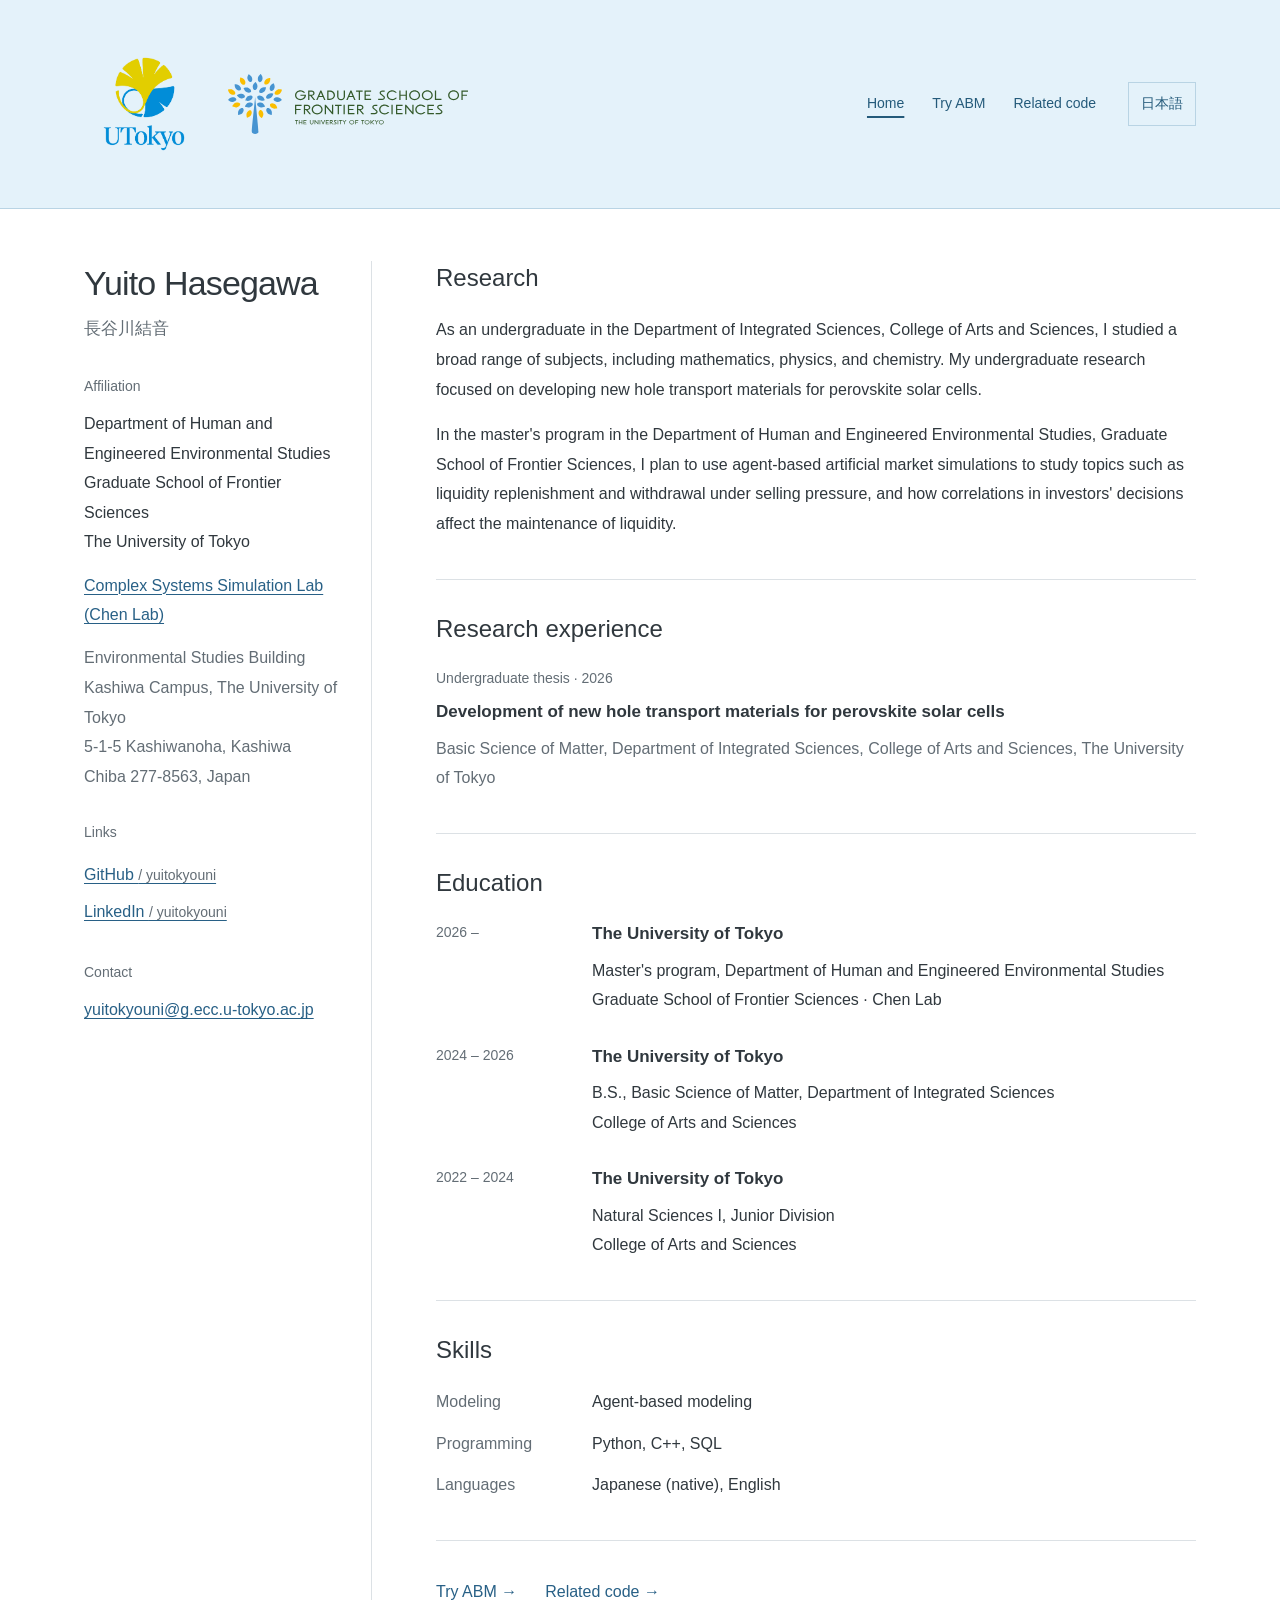
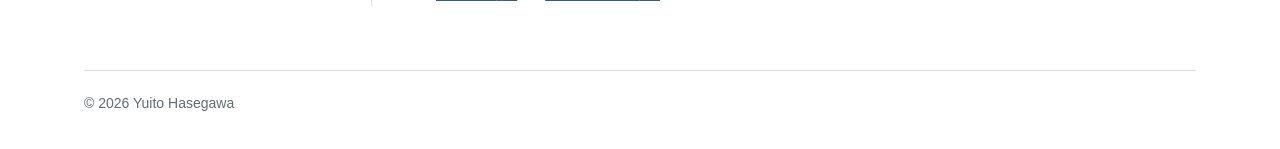
==== commit 296413cf: "Add LinkedIn profile link without tracking parameters" ====
--- a/index.html
+++ b/index.html
@@ -37,7 +37,10 @@
       </section>
       <section class="profile-section" aria-labelledby="links-heading">
         <h2 id="links-heading"><span class="ja">リンク</span><span class="en">Links</span></h2>
-        <ul class="profile-links"><li><a href="https://github.com/yuitokyouni">GitHub <span class="muted">/ yuitokyouni</span></a></li></ul>
+        <ul class="profile-links">
+          <li><a href="https://github.com/yuitokyouni">GitHub <span class="muted">/ yuitokyouni</span></a></li>
+          <li><a href="https://www.linkedin.com/in/yuitokyouni/">LinkedIn <span class="muted">/ yuitokyouni</span></a></li>
+        </ul>
       </section>
       <section class="profile-section" aria-labelledby="contact-heading">
         <h2 id="contact-heading"><span class="ja">連絡先</span><span class="en">Contact</span></h2>
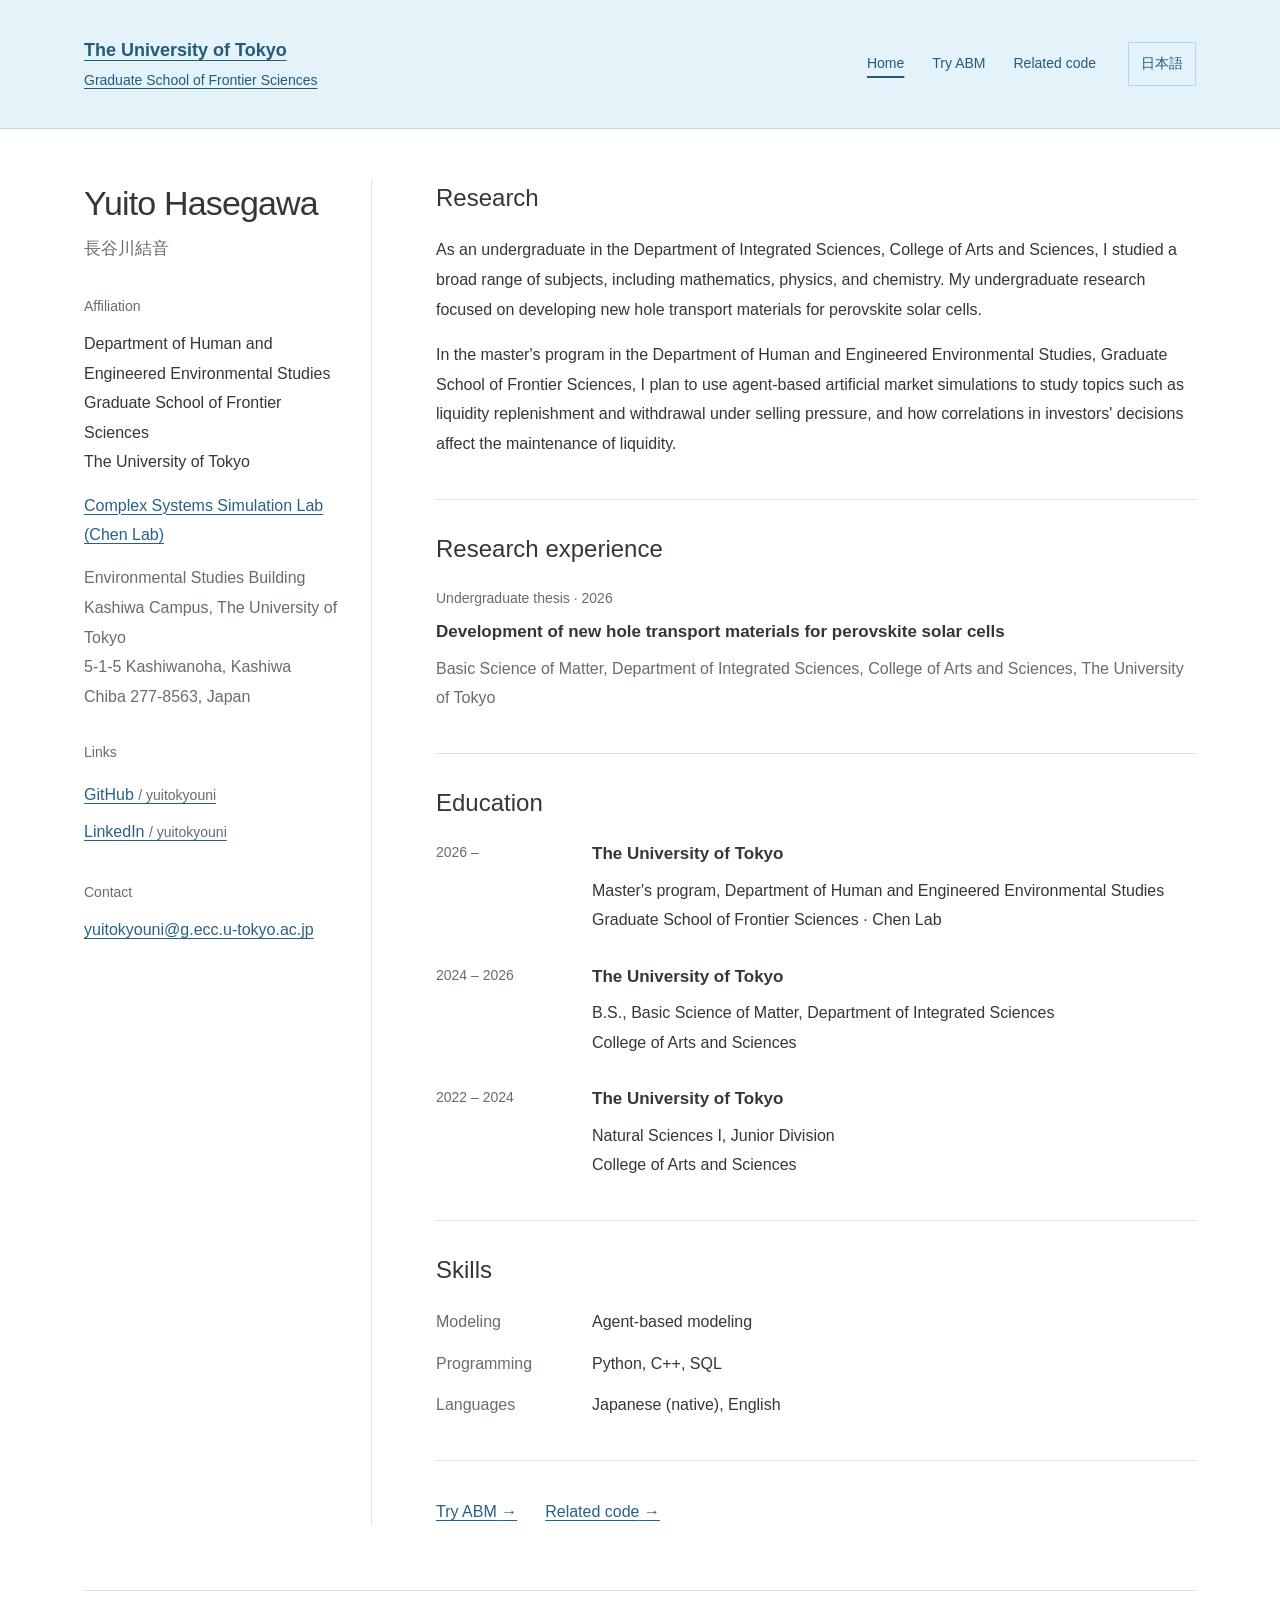
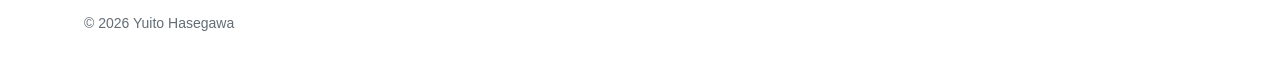
==== commit a05e98e2: "Replace university logos with affiliation text links across all pages" ====
--- a/index.html
+++ b/index.html
@@ -6,7 +6,7 @@
   <meta name="color-scheme" content="light dark">
   <title data-ja="長谷川結音 | ホーム" data-en="Yuito Hasegawa | Home">長谷川結音 | ホーム</title>
   <meta name="description" content="長谷川結音の研究者プロフィール。人工市場シミュレーション、投資家の判断と流動性の耐久力について。" data-ja="長谷川結音の研究者プロフィール。人工市場シミュレーション、投資家の判断と流動性の耐久力について。" data-en="Yuito Hasegawa: agent-based artificial markets, investor decisions, and liquidity resilience.">
-  <link rel="stylesheet" href="assets/style.css?v=20261004-logos">
+  <link rel="stylesheet" href="assets/style.css?v=20261004-affiliation">
   <script src="assets/main.js?v=20261004-profile" defer></script>
 </head>
 <body>
@@ -14,8 +14,8 @@
   <header class="site-header">
     <div class="header-inner page-shell">
       <div class="site-branding">
-        <a class="logo-link" href="https://www.u-tokyo.ac.jp/" aria-label="東京大学トップページ" data-label-ja="東京大学トップページ" data-label-en="The University of Tokyo home page"><img class="site-logo" src="assets/utokyo-logo.jpg" alt="UTokyo" width="1500" height="1638"></a>
-        <a class="logo-link gsfs-logo-link" href="https://www.k.u-tokyo.ac.jp/" aria-label="新領域創成科学研究科トップページ" data-label-ja="新領域創成科学研究科トップページ" data-label-en="Graduate School of Frontier Sciences home page"><img class="gsfs-logo" src="assets/gsfs-logo.svg" alt="Graduate School of Frontier Sciences, The University of Tokyo" width="458" height="116"></a>
+        <a class="affiliation-link university-link" href="https://www.u-tokyo.ac.jp/"><span class="ja">東京大学</span><span class="en" lang="en">The University of Tokyo</span></a>
+        <a class="affiliation-link graduate-school-link" href="https://www.k.u-tokyo.ac.jp/"><span class="ja">大学院新領域創成科学研究科</span><span class="en" lang="en">Graduate School of Frontier Sciences</span></a>
       </div>
       <nav aria-label="メインナビゲーション" data-label-ja="メインナビゲーション" data-label-en="Main navigation">
       <a data-page-link="index.html" href="index.html" aria-current="page"><span class="ja">ホーム</span><span class="en">Home</span></a>
--- a/assets/style.css
+++ b/assets/style.css
@@ -34,7 +34,6 @@
 .skip-link { position: absolute; top: .5rem; left: 1rem; z-index: 2; padding: .5rem 1rem; background: var(--paper); transform: translateY(-200%); }
 .skip-link:focus { transform: translateY(0); }
 .site-header {
-  isolation: isolate;
   --link: #245a7a;
   --line: #b9d4e4;
   color: #234b63;
@@ -45,15 +44,13 @@
   display: flex;
   align-items: center;
   gap: 2rem;
-  min-height: 13rem;
+  min-height: 8rem;
   padding-block: 1.75rem;
 }
-/* Keep the supplied artwork intact; white blends into the pale blue header. */
-.site-branding { display: flex; align-items: center; gap: 1.5rem; min-width: 0; }
-.logo-link { display: block; flex: none; }
-.gsfs-logo-link { flex-shrink: 1; min-width: 0; }
-.site-logo { display: block; flex: none; width: 7.5rem; height: auto; mix-blend-mode: multiply; }
-.gsfs-logo { display: block; width: 15rem; max-width: 100%; height: auto; }
+.site-branding { display: flex; flex-direction: column; align-items: flex-start; gap: .35rem; min-width: 0; max-width: 30rem; }
+.affiliation-link { display: block; line-height: 1.5; }
+.university-link { font-size: 1.125rem; font-weight: 600; }
+.graduate-school-link { font-size: .875rem; }
 .site-header nav { display: flex; flex-wrap: wrap; gap: .25rem 1.75rem; margin-left: auto; }
 .site-header nav a { display: inline-block; padding: .5rem 0; font-size: .875rem; text-decoration: none; }
 .site-header nav a:hover { text-decoration: underline; }
@@ -110,9 +107,7 @@
 @media (max-width: 46rem) {
   .page-shell { padding-inline: 1.25rem; }
   .header-inner { flex-wrap: wrap; gap: 1rem; min-height: 0; padding-block: 1.25rem; }
-  .site-logo { width: 6rem; }
   .site-branding { flex-basis: 100%; }
-  .gsfs-logo { width: 13rem; }
   .site-header nav { order: 2; flex: 1; gap: .25rem 1rem; }
   #lang { order: 3; margin-left: auto; }
   .profile-layout { grid-template-columns: 1fr; gap: 2.25rem; padding: 2rem 0 3rem; }
